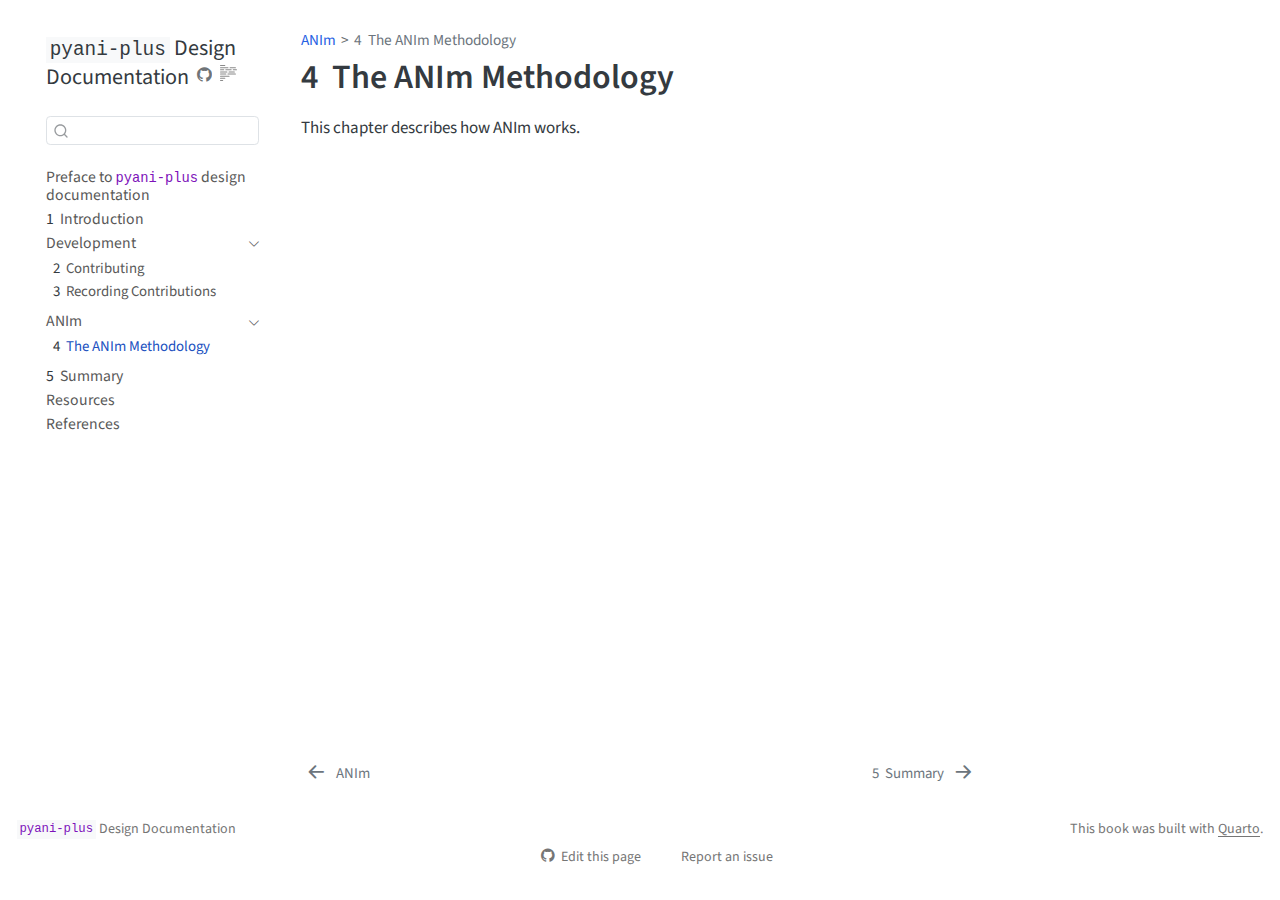
==== anim-method.html @ c9faed56 "Built site for gh-pages" ====
<!DOCTYPE html>
<html xmlns="http://www.w3.org/1999/xhtml" lang="en" xml:lang="en"><head>

<meta charset="utf-8">
<meta name="generator" content="quarto-1.4.550">

<meta name="viewport" content="width=device-width, initial-scale=1.0, user-scalable=yes">

<meta name="author" content="Leighton Pritchard">

<title>pyani-plus Design Documentation - 4&nbsp; The ANIm Methodology</title>
<style>
code{white-space: pre-wrap;}
span.smallcaps{font-variant: small-caps;}
div.columns{display: flex; gap: min(4vw, 1.5em);}
div.column{flex: auto; overflow-x: auto;}
div.hanging-indent{margin-left: 1.5em; text-indent: -1.5em;}
ul.task-list{list-style: none;}
ul.task-list li input[type="checkbox"] {
  width: 0.8em;
  margin: 0 0.8em 0.2em -1em; /* quarto-specific, see https://github.com/quarto-dev/quarto-cli/issues/4556 */ 
  vertical-align: middle;
}
</style>


<script src="site_libs/quarto-nav/quarto-nav.js"></script>
<script src="site_libs/quarto-nav/headroom.min.js"></script>
<script src="site_libs/clipboard/clipboard.min.js"></script>
<script src="site_libs/quarto-search/autocomplete.umd.js"></script>
<script src="site_libs/quarto-search/fuse.min.js"></script>
<script src="site_libs/quarto-search/quarto-search.js"></script>
<meta name="quarto:offset" content="./">
<link href="./summary.html" rel="next">
<link href="./part-anim.html" rel="prev">
<link href="./icon_32.png" rel="icon" type="image/png">
<script src="site_libs/quarto-html/quarto.js"></script>
<script src="site_libs/quarto-html/popper.min.js"></script>
<script src="site_libs/quarto-html/tippy.umd.min.js"></script>
<script src="site_libs/quarto-html/anchor.min.js"></script>
<link href="site_libs/quarto-html/tippy.css" rel="stylesheet">
<link href="site_libs/quarto-html/quarto-syntax-highlighting.css" rel="stylesheet" id="quarto-text-highlighting-styles">
<script src="site_libs/bootstrap/bootstrap.min.js"></script>
<link href="site_libs/bootstrap/bootstrap-icons.css" rel="stylesheet">
<link href="site_libs/bootstrap/bootstrap.min.css" rel="stylesheet" id="quarto-bootstrap" data-mode="light">
<script id="quarto-search-options" type="application/json">{
  "location": "sidebar",
  "copy-button": false,
  "collapse-after": 3,
  "panel-placement": "start",
  "type": "textbox",
  "limit": 50,
  "keyboard-shortcut": [
    "f",
    "/",
    "s"
  ],
  "show-item-context": false,
  "language": {
    "search-no-results-text": "No results",
    "search-matching-documents-text": "matching documents",
    "search-copy-link-title": "Copy link to search",
    "search-hide-matches-text": "Hide additional matches",
    "search-more-match-text": "more match in this document",
    "search-more-matches-text": "more matches in this document",
    "search-clear-button-title": "Clear",
    "search-text-placeholder": "",
    "search-detached-cancel-button-title": "Cancel",
    "search-submit-button-title": "Submit",
    "search-label": "Search"
  }
}</script>


</head>

<body class="nav-sidebar floating">

<div id="quarto-search-results"></div>
  <header id="quarto-header" class="headroom fixed-top">
  <nav class="quarto-secondary-nav">
    <div class="container-fluid d-flex">
      <button type="button" class="quarto-btn-toggle btn" data-bs-toggle="collapse" data-bs-target=".quarto-sidebar-collapse-item" aria-controls="quarto-sidebar" aria-expanded="false" aria-label="Toggle sidebar navigation" onclick="if (window.quartoToggleHeadroom) { window.quartoToggleHeadroom(); }">
        <i class="bi bi-layout-text-sidebar-reverse"></i>
      </button>
        <nav class="quarto-page-breadcrumbs" aria-label="breadcrumb"><ol class="breadcrumb"><li class="breadcrumb-item"><a href="./part-anim.html">ANIm</a></li><li class="breadcrumb-item"><a href="./anim-method.html"><span class="chapter-number">4</span>&nbsp; <span class="chapter-title">The ANIm Methodology</span></a></li></ol></nav>
        <a class="flex-grow-1" role="button" data-bs-toggle="collapse" data-bs-target=".quarto-sidebar-collapse-item" aria-controls="quarto-sidebar" aria-expanded="false" aria-label="Toggle sidebar navigation" onclick="if (window.quartoToggleHeadroom) { window.quartoToggleHeadroom(); }">      
        </a>
      <button type="button" class="btn quarto-search-button" aria-label="" onclick="window.quartoOpenSearch();">
        <i class="bi bi-search"></i>
      </button>
    </div>
  </nav>
</header>
<!-- content -->
<div id="quarto-content" class="quarto-container page-columns page-rows-contents page-layout-article">
<!-- sidebar -->
  <nav id="quarto-sidebar" class="sidebar collapse collapse-horizontal quarto-sidebar-collapse-item sidebar-navigation floating overflow-auto">
    <div class="pt-lg-2 mt-2 text-left sidebar-header">
    <div class="sidebar-title mb-0 py-0">
      <a href="./"><code>pyani-plus</code> Design Documentation</a> 
        <div class="sidebar-tools-main">
    <a href="./github.com/organizations/pyani-plus/design-documentation" title="Source Code" class="quarto-navigation-tool px-1" aria-label="Source Code"><i class="bi bi-github"></i></a>
  <a href="" class="quarto-reader-toggle quarto-navigation-tool px-1" onclick="window.quartoToggleReader(); return false;" title="Toggle reader mode">
  <div class="quarto-reader-toggle-btn">
  <i class="bi"></i>
  </div>
</a>
</div>
    </div>
      </div>
        <div class="mt-2 flex-shrink-0 align-items-center">
        <div class="sidebar-search">
        <div id="quarto-search" class="" title="Search"></div>
        </div>
        </div>
    <div class="sidebar-menu-container"> 
    <ul class="list-unstyled mt-1">
        <li class="sidebar-item">
  <div class="sidebar-item-container"> 
  <a href="./index.html" class="sidebar-item-text sidebar-link">
 <span class="menu-text">Preface to <code>pyani-plus</code> design documentation</span></a>
  </div>
</li>
        <li class="sidebar-item">
  <div class="sidebar-item-container"> 
  <a href="./intro.html" class="sidebar-item-text sidebar-link">
 <span class="menu-text"><span class="chapter-number">1</span>&nbsp; <span class="chapter-title">Introduction</span></span></a>
  </div>
</li>
        <li class="sidebar-item sidebar-item-section">
      <div class="sidebar-item-container"> 
            <a href="./part-dev.html" class="sidebar-item-text sidebar-link">
 <span class="menu-text">Development</span></a>
          <a class="sidebar-item-toggle text-start" data-bs-toggle="collapse" data-bs-target="#quarto-sidebar-section-1" aria-expanded="true" aria-label="Toggle section">
            <i class="bi bi-chevron-right ms-2"></i>
          </a> 
      </div>
      <ul id="quarto-sidebar-section-1" class="collapse list-unstyled sidebar-section depth1 show">  
          <li class="sidebar-item">
  <div class="sidebar-item-container"> 
  <a href="./contributing.html" class="sidebar-item-text sidebar-link">
 <span class="menu-text"><span class="chapter-number">2</span>&nbsp; <span class="chapter-title">Contributing</span></span></a>
  </div>
</li>
          <li class="sidebar-item">
  <div class="sidebar-item-container"> 
  <a href="./recording-contributions.html" class="sidebar-item-text sidebar-link">
 <span class="menu-text"><span class="chapter-number">3</span>&nbsp; <span class="chapter-title">Recording Contributions</span></span></a>
  </div>
</li>
      </ul>
  </li>
        <li class="sidebar-item sidebar-item-section">
      <div class="sidebar-item-container"> 
            <a href="./part-anim.html" class="sidebar-item-text sidebar-link">
 <span class="menu-text">ANIm</span></a>
          <a class="sidebar-item-toggle text-start" data-bs-toggle="collapse" data-bs-target="#quarto-sidebar-section-2" aria-expanded="true" aria-label="Toggle section">
            <i class="bi bi-chevron-right ms-2"></i>
          </a> 
      </div>
      <ul id="quarto-sidebar-section-2" class="collapse list-unstyled sidebar-section depth1 show">  
          <li class="sidebar-item">
  <div class="sidebar-item-container"> 
  <a href="./anim-method.html" class="sidebar-item-text sidebar-link active">
 <span class="menu-text"><span class="chapter-number">4</span>&nbsp; <span class="chapter-title">The ANIm Methodology</span></span></a>
  </div>
</li>
      </ul>
  </li>
        <li class="sidebar-item">
  <div class="sidebar-item-container"> 
  <a href="./summary.html" class="sidebar-item-text sidebar-link">
 <span class="menu-text"><span class="chapter-number">5</span>&nbsp; <span class="chapter-title">Summary</span></span></a>
  </div>
</li>
        <li class="sidebar-item">
  <div class="sidebar-item-container"> 
  <a href="./resources.html" class="sidebar-item-text sidebar-link">
 <span class="menu-text">Resources</span></a>
  </div>
</li>
        <li class="sidebar-item">
  <div class="sidebar-item-container"> 
  <a href="./references.html" class="sidebar-item-text sidebar-link">
 <span class="menu-text">References</span></a>
  </div>
</li>
    </ul>
    </div>
</nav>
<div id="quarto-sidebar-glass" class="quarto-sidebar-collapse-item" data-bs-toggle="collapse" data-bs-target=".quarto-sidebar-collapse-item"></div>
<!-- margin-sidebar -->
    <div id="quarto-margin-sidebar" class="sidebar margin-sidebar">
        
    </div>
<!-- main -->
<main class="content" id="quarto-document-content">

<header id="title-block-header" class="quarto-title-block default"><nav class="quarto-page-breadcrumbs quarto-title-breadcrumbs d-none d-lg-block" aria-label="breadcrumb"><ol class="breadcrumb"><li class="breadcrumb-item"><a href="./part-anim.html">ANIm</a></li><li class="breadcrumb-item"><a href="./anim-method.html"><span class="chapter-number">4</span>&nbsp; <span class="chapter-title">The ANIm Methodology</span></a></li></ol></nav>
<div class="quarto-title">
<h1 class="title"><span class="chapter-number">4</span>&nbsp; <span class="chapter-title">The ANIm Methodology</span></h1>
</div>



<div class="quarto-title-meta">

    
  
    
  </div>
  


</header>


<p>This chapter describes how ANIm works.</p>



</main> <!-- /main -->
<script id="quarto-html-after-body" type="application/javascript">
window.document.addEventListener("DOMContentLoaded", function (event) {
  const toggleBodyColorMode = (bsSheetEl) => {
    const mode = bsSheetEl.getAttribute("data-mode");
    const bodyEl = window.document.querySelector("body");
    if (mode === "dark") {
      bodyEl.classList.add("quarto-dark");
      bodyEl.classList.remove("quarto-light");
    } else {
      bodyEl.classList.add("quarto-light");
      bodyEl.classList.remove("quarto-dark");
    }
  }
  const toggleBodyColorPrimary = () => {
    const bsSheetEl = window.document.querySelector("link#quarto-bootstrap");
    if (bsSheetEl) {
      toggleBodyColorMode(bsSheetEl);
    }
  }
  toggleBodyColorPrimary();  
  const icon = "";
  const anchorJS = new window.AnchorJS();
  anchorJS.options = {
    placement: 'right',
    icon: icon
  };
  anchorJS.add('.anchored');
  const isCodeAnnotation = (el) => {
    for (const clz of el.classList) {
      if (clz.startsWith('code-annotation-')) {                     
        return true;
      }
    }
    return false;
  }
  const clipboard = new window.ClipboardJS('.code-copy-button', {
    text: function(trigger) {
      const codeEl = trigger.previousElementSibling.cloneNode(true);
      for (const childEl of codeEl.children) {
        if (isCodeAnnotation(childEl)) {
          childEl.remove();
        }
      }
      return codeEl.innerText;
    }
  });
  clipboard.on('success', function(e) {
    // button target
    const button = e.trigger;
    // don't keep focus
    button.blur();
    // flash "checked"
    button.classList.add('code-copy-button-checked');
    var currentTitle = button.getAttribute("title");
    button.setAttribute("title", "Copied!");
    let tooltip;
    if (window.bootstrap) {
      button.setAttribute("data-bs-toggle", "tooltip");
      button.setAttribute("data-bs-placement", "left");
      button.setAttribute("data-bs-title", "Copied!");
      tooltip = new bootstrap.Tooltip(button, 
        { trigger: "manual", 
          customClass: "code-copy-button-tooltip",
          offset: [0, -8]});
      tooltip.show();    
    }
    setTimeout(function() {
      if (tooltip) {
        tooltip.hide();
        button.removeAttribute("data-bs-title");
        button.removeAttribute("data-bs-toggle");
        button.removeAttribute("data-bs-placement");
      }
      button.setAttribute("title", currentTitle);
      button.classList.remove('code-copy-button-checked');
    }, 1000);
    // clear code selection
    e.clearSelection();
  });
  function tippyHover(el, contentFn, onTriggerFn, onUntriggerFn) {
    const config = {
      allowHTML: true,
      maxWidth: 500,
      delay: 100,
      arrow: false,
      appendTo: function(el) {
          return el.parentElement;
      },
      interactive: true,
      interactiveBorder: 10,
      theme: 'quarto',
      placement: 'bottom-start',
    };
    if (contentFn) {
      config.content = contentFn;
    }
    if (onTriggerFn) {
      config.onTrigger = onTriggerFn;
    }
    if (onUntriggerFn) {
      config.onUntrigger = onUntriggerFn;
    }
    window.tippy(el, config); 
  }
  const noterefs = window.document.querySelectorAll('a[role="doc-noteref"]');
  for (var i=0; i<noterefs.length; i++) {
    const ref = noterefs[i];
    tippyHover(ref, function() {
      // use id or data attribute instead here
      let href = ref.getAttribute('data-footnote-href') || ref.getAttribute('href');
      try { href = new URL(href).hash; } catch {}
      const id = href.replace(/^#\/?/, "");
      const note = window.document.getElementById(id);
      return note.innerHTML;
    });
  }
  const xrefs = window.document.querySelectorAll('a.quarto-xref');
  const processXRef = (id, note) => {
    // Strip column container classes
    const stripColumnClz = (el) => {
      el.classList.remove("page-full", "page-columns");
      if (el.children) {
        for (const child of el.children) {
          stripColumnClz(child);
        }
      }
    }
    stripColumnClz(note)
    if (id === null || id.startsWith('sec-')) {
      // Special case sections, only their first couple elements
      const container = document.createElement("div");
      if (note.children && note.children.length > 2) {
        container.appendChild(note.children[0].cloneNode(true));
        for (let i = 1; i < note.children.length; i++) {
          const child = note.children[i];
          if (child.tagName === "P" && child.innerText === "") {
            continue;
          } else {
            container.appendChild(child.cloneNode(true));
            break;
          }
        }
        if (window.Quarto?.typesetMath) {
          window.Quarto.typesetMath(container);
        }
        return container.innerHTML
      } else {
        if (window.Quarto?.typesetMath) {
          window.Quarto.typesetMath(note);
        }
        return note.innerHTML;
      }
    } else {
      // Remove any anchor links if they are present
      const anchorLink = note.querySelector('a.anchorjs-link');
      if (anchorLink) {
        anchorLink.remove();
      }
      if (window.Quarto?.typesetMath) {
        window.Quarto.typesetMath(note);
      }
      // TODO in 1.5, we should make sure this works without a callout special case
      if (note.classList.contains("callout")) {
        return note.outerHTML;
      } else {
        return note.innerHTML;
      }
    }
  }
  for (var i=0; i<xrefs.length; i++) {
    const xref = xrefs[i];
    tippyHover(xref, undefined, function(instance) {
      instance.disable();
      let url = xref.getAttribute('href');
      let hash = undefined; 
      if (url.startsWith('#')) {
        hash = url;
      } else {
        try { hash = new URL(url).hash; } catch {}
      }
      if (hash) {
        const id = hash.replace(/^#\/?/, "");
        const note = window.document.getElementById(id);
        if (note !== null) {
          try {
            const html = processXRef(id, note.cloneNode(true));
            instance.setContent(html);
          } finally {
            instance.enable();
            instance.show();
          }
        } else {
          // See if we can fetch this
          fetch(url.split('#')[0])
          .then(res => res.text())
          .then(html => {
            const parser = new DOMParser();
            const htmlDoc = parser.parseFromString(html, "text/html");
            const note = htmlDoc.getElementById(id);
            if (note !== null) {
              const html = processXRef(id, note);
              instance.setContent(html);
            } 
          }).finally(() => {
            instance.enable();
            instance.show();
          });
        }
      } else {
        // See if we can fetch a full url (with no hash to target)
        // This is a special case and we should probably do some content thinning / targeting
        fetch(url)
        .then(res => res.text())
        .then(html => {
          const parser = new DOMParser();
          const htmlDoc = parser.parseFromString(html, "text/html");
          const note = htmlDoc.querySelector('main.content');
          if (note !== null) {
            // This should only happen for chapter cross references
            // (since there is no id in the URL)
            // remove the first header
            if (note.children.length > 0 && note.children[0].tagName === "HEADER") {
              note.children[0].remove();
            }
            const html = processXRef(null, note);
            instance.setContent(html);
          } 
        }).finally(() => {
          instance.enable();
          instance.show();
        });
      }
    }, function(instance) {
    });
  }
      let selectedAnnoteEl;
      const selectorForAnnotation = ( cell, annotation) => {
        let cellAttr = 'data-code-cell="' + cell + '"';
        let lineAttr = 'data-code-annotation="' +  annotation + '"';
        const selector = 'span[' + cellAttr + '][' + lineAttr + ']';
        return selector;
      }
      const selectCodeLines = (annoteEl) => {
        const doc = window.document;
        const targetCell = annoteEl.getAttribute("data-target-cell");
        const targetAnnotation = annoteEl.getAttribute("data-target-annotation");
        const annoteSpan = window.document.querySelector(selectorForAnnotation(targetCell, targetAnnotation));
        const lines = annoteSpan.getAttribute("data-code-lines").split(",");
        const lineIds = lines.map((line) => {
          return targetCell + "-" + line;
        })
        let top = null;
        let height = null;
        let parent = null;
        if (lineIds.length > 0) {
            //compute the position of the single el (top and bottom and make a div)
            const el = window.document.getElementById(lineIds[0]);
            top = el.offsetTop;
            height = el.offsetHeight;
            parent = el.parentElement.parentElement;
          if (lineIds.length > 1) {
            const lastEl = window.document.getElementById(lineIds[lineIds.length - 1]);
            const bottom = lastEl.offsetTop + lastEl.offsetHeight;
            height = bottom - top;
          }
          if (top !== null && height !== null && parent !== null) {
            // cook up a div (if necessary) and position it 
            let div = window.document.getElementById("code-annotation-line-highlight");
            if (div === null) {
              div = window.document.createElement("div");
              div.setAttribute("id", "code-annotation-line-highlight");
              div.style.position = 'absolute';
              parent.appendChild(div);
            }
            div.style.top = top - 2 + "px";
            div.style.height = height + 4 + "px";
            div.style.left = 0;
            let gutterDiv = window.document.getElementById("code-annotation-line-highlight-gutter");
            if (gutterDiv === null) {
              gutterDiv = window.document.createElement("div");
              gutterDiv.setAttribute("id", "code-annotation-line-highlight-gutter");
              gutterDiv.style.position = 'absolute';
              const codeCell = window.document.getElementById(targetCell);
              const gutter = codeCell.querySelector('.code-annotation-gutter');
              gutter.appendChild(gutterDiv);
            }
            gutterDiv.style.top = top - 2 + "px";
            gutterDiv.style.height = height + 4 + "px";
          }
          selectedAnnoteEl = annoteEl;
        }
      };
      const unselectCodeLines = () => {
        const elementsIds = ["code-annotation-line-highlight", "code-annotation-line-highlight-gutter"];
        elementsIds.forEach((elId) => {
          const div = window.document.getElementById(elId);
          if (div) {
            div.remove();
          }
        });
        selectedAnnoteEl = undefined;
      };
        // Handle positioning of the toggle
    window.addEventListener(
      "resize",
      throttle(() => {
        elRect = undefined;
        if (selectedAnnoteEl) {
          selectCodeLines(selectedAnnoteEl);
        }
      }, 10)
    );
    function throttle(fn, ms) {
    let throttle = false;
    let timer;
      return (...args) => {
        if(!throttle) { // first call gets through
            fn.apply(this, args);
            throttle = true;
        } else { // all the others get throttled
            if(timer) clearTimeout(timer); // cancel #2
            timer = setTimeout(() => {
              fn.apply(this, args);
              timer = throttle = false;
            }, ms);
        }
      };
    }
      // Attach click handler to the DT
      const annoteDls = window.document.querySelectorAll('dt[data-target-cell]');
      for (const annoteDlNode of annoteDls) {
        annoteDlNode.addEventListener('click', (event) => {
          const clickedEl = event.target;
          if (clickedEl !== selectedAnnoteEl) {
            unselectCodeLines();
            const activeEl = window.document.querySelector('dt[data-target-cell].code-annotation-active');
            if (activeEl) {
              activeEl.classList.remove('code-annotation-active');
            }
            selectCodeLines(clickedEl);
            clickedEl.classList.add('code-annotation-active');
          } else {
            // Unselect the line
            unselectCodeLines();
            clickedEl.classList.remove('code-annotation-active');
          }
        });
      }
  const findCites = (el) => {
    const parentEl = el.parentElement;
    if (parentEl) {
      const cites = parentEl.dataset.cites;
      if (cites) {
        return {
          el,
          cites: cites.split(' ')
        };
      } else {
        return findCites(el.parentElement)
      }
    } else {
      return undefined;
    }
  };
  var bibliorefs = window.document.querySelectorAll('a[role="doc-biblioref"]');
  for (var i=0; i<bibliorefs.length; i++) {
    const ref = bibliorefs[i];
    const citeInfo = findCites(ref);
    if (citeInfo) {
      tippyHover(citeInfo.el, function() {
        var popup = window.document.createElement('div');
        citeInfo.cites.forEach(function(cite) {
          var citeDiv = window.document.createElement('div');
          citeDiv.classList.add('hanging-indent');
          citeDiv.classList.add('csl-entry');
          var biblioDiv = window.document.getElementById('ref-' + cite);
          if (biblioDiv) {
            citeDiv.innerHTML = biblioDiv.innerHTML;
          }
          popup.appendChild(citeDiv);
        });
        return popup.innerHTML;
      });
    }
  }
});
</script>
<nav class="page-navigation">
  <div class="nav-page nav-page-previous">
      <a href="./part-anim.html" class="pagination-link" aria-label="ANIm">
        <i class="bi bi-arrow-left-short"></i> <span class="nav-page-text">ANIm</span>
      </a>          
  </div>
  <div class="nav-page nav-page-next">
      <a href="./summary.html" class="pagination-link" aria-label="Summary">
        <span class="nav-page-text"><span class="chapter-number">5</span>&nbsp; <span class="chapter-title">Summary</span></span> <i class="bi bi-arrow-right-short"></i>
      </a>
  </div>
</nav>
</div> <!-- /content -->
<footer class="footer">
  <div class="nav-footer">
    <div class="nav-footer-left">
<p><code>pyani-plus</code> Design Documentation</p>
</div>   
    <div class="nav-footer-center">
      &nbsp;
    <div class="toc-actions"><ul><li><a href="github.com/organizations/pyani-plus/design-documentation/edit/main/anim-method.qmd" class="toc-action"><i class="bi bi-github"></i>Edit this page</a></li><li><a href="github.com/organizations/pyani-plus/design-documentation/issues/new" class="toc-action"><i class="bi empty"></i>Report an issue</a></li></ul></div></div>
    <div class="nav-footer-right">
<p>This book was built with <a href="https://quarto.org/">Quarto</a>.</p>
</div>
  </div>
</footer>




</body></html>
---- site_libs/quarto-html/tippy.css ----
.tippy-box[data-animation=fade][data-state=hidden]{opacity:0}[data-tippy-root]{max-width:calc(100vw - 10px)}.tippy-box{position:relative;background-color:#333;color:#fff;border-radius:4px;font-size:14px;line-height:1.4;white-space:normal;outline:0;transition-property:transform,visibility,opacity}.tippy-box[data-placement^=top]>.tippy-arrow{bottom:0}.tippy-box[data-placement^=top]>.tippy-arrow:before{bottom:-7px;left:0;border-width:8px 8px 0;border-top-color:initial;transform-origin:center top}.tippy-box[data-placement^=bottom]>.tippy-arrow{top:0}.tippy-box[data-placement^=bottom]>.tippy-arrow:before{top:-7px;left:0;border-width:0 8px 8px;border-bottom-color:initial;transform-origin:center bottom}.tippy-box[data-placement^=left]>.tippy-arrow{right:0}.tippy-box[data-placement^=left]>.tippy-arrow:before{border-width:8px 0 8px 8px;border-left-color:initial;right:-7px;transform-origin:center left}.tippy-box[data-placement^=right]>.tippy-arrow{left:0}.tippy-box[data-placement^=right]>.tippy-arrow:before{left:-7px;border-width:8px 8px 8px 0;border-right-color:initial;transform-origin:center right}.tippy-box[data-inertia][data-state=visible]{transition-timing-function:cubic-bezier(.54,1.5,.38,1.11)}.tippy-arrow{width:16px;height:16px;color:#333}.tippy-arrow:before{content:"";position:absolute;border-color:transparent;border-style:solid}.tippy-content{position:relative;padding:5px 9px;z-index:1}
---- site_libs/quarto-html/quarto-syntax-highlighting.css ----
/* quarto syntax highlight colors */
:root {
  --quarto-hl-ot-color: #003B4F;
  --quarto-hl-at-color: #657422;
  --quarto-hl-ss-color: #20794D;
  --quarto-hl-an-color: #5E5E5E;
  --quarto-hl-fu-color: #4758AB;
  --quarto-hl-st-color: #20794D;
  --quarto-hl-cf-color: #003B4F;
  --quarto-hl-op-color: #5E5E5E;
  --quarto-hl-er-color: #AD0000;
  --quarto-hl-bn-color: #AD0000;
  --quarto-hl-al-color: #AD0000;
  --quarto-hl-va-color: #111111;
  --quarto-hl-bu-color: inherit;
  --quarto-hl-ex-color: inherit;
  --quarto-hl-pp-color: #AD0000;
  --quarto-hl-in-color: #5E5E5E;
  --quarto-hl-vs-color: #20794D;
  --quarto-hl-wa-color: #5E5E5E;
  --quarto-hl-do-color: #5E5E5E;
  --quarto-hl-im-color: #00769E;
  --quarto-hl-ch-color: #20794D;
  --quarto-hl-dt-color: #AD0000;
  --quarto-hl-fl-color: #AD0000;
  --quarto-hl-co-color: #5E5E5E;
  --quarto-hl-cv-color: #5E5E5E;
  --quarto-hl-cn-color: #8f5902;
  --quarto-hl-sc-color: #5E5E5E;
  --quarto-hl-dv-color: #AD0000;
  --quarto-hl-kw-color: #003B4F;
}

/* other quarto variables */
:root {
  --quarto-font-monospace: SFMono-Regular, Menlo, Monaco, Consolas, "Liberation Mono", "Courier New", monospace;
}

pre > code.sourceCode > span {
  color: #003B4F;
}

code span {
  color: #003B4F;
}

code.sourceCode > span {
  color: #003B4F;
}

div.sourceCode,
div.sourceCode pre.sourceCode {
  color: #003B4F;
}

code span.ot {
  color: #003B4F;
  font-style: inherit;
}

code span.at {
  color: #657422;
  font-style: inherit;
}

code span.ss {
  color: #20794D;
  font-style: inherit;
}

code span.an {
  color: #5E5E5E;
  font-style: inherit;
}

code span.fu {
  color: #4758AB;
  font-style: inherit;
}

code span.st {
  color: #20794D;
  font-style: inherit;
}

code span.cf {
  color: #003B4F;
  font-style: inherit;
}

code span.op {
  color: #5E5E5E;
  font-style: inherit;
}

code span.er {
  color: #AD0000;
  font-style: inherit;
}

code span.bn {
  color: #AD0000;
  font-style: inherit;
}

code span.al {
  color: #AD0000;
  font-style: inherit;
}

code span.va {
  color: #111111;
  font-style: inherit;
}

code span.bu {
  font-style: inherit;
}

code span.ex {
  font-style: inherit;
}

code span.pp {
  color: #AD0000;
  font-style: inherit;
}

code span.in {
  color: #5E5E5E;
  font-style: inherit;
}

code span.vs {
  color: #20794D;
  font-style: inherit;
}

code span.wa {
  color: #5E5E5E;
  font-style: italic;
}

code span.do {
  color: #5E5E5E;
  font-style: italic;
}

code span.im {
  color: #00769E;
  font-style: inherit;
}

code span.ch {
  color: #20794D;
  font-style: inherit;
}

code span.dt {
  color: #AD0000;
  font-style: inherit;
}

code span.fl {
  color: #AD0000;
  font-style: inherit;
}

code span.co {
  color: #5E5E5E;
  font-style: inherit;
}

code span.cv {
  color: #5E5E5E;
  font-style: italic;
}

code span.cn {
  color: #8f5902;
  font-style: inherit;
}

code span.sc {
  color: #5E5E5E;
  font-style: inherit;
}

code span.dv {
  color: #AD0000;
  font-style: inherit;
}

code span.kw {
  color: #003B4F;
  font-style: inherit;
}

.prevent-inlining {
  content: "</";
}

/*# sourceMappingURL=debc5d5d77c3f9108843748ff7464032.css.map */
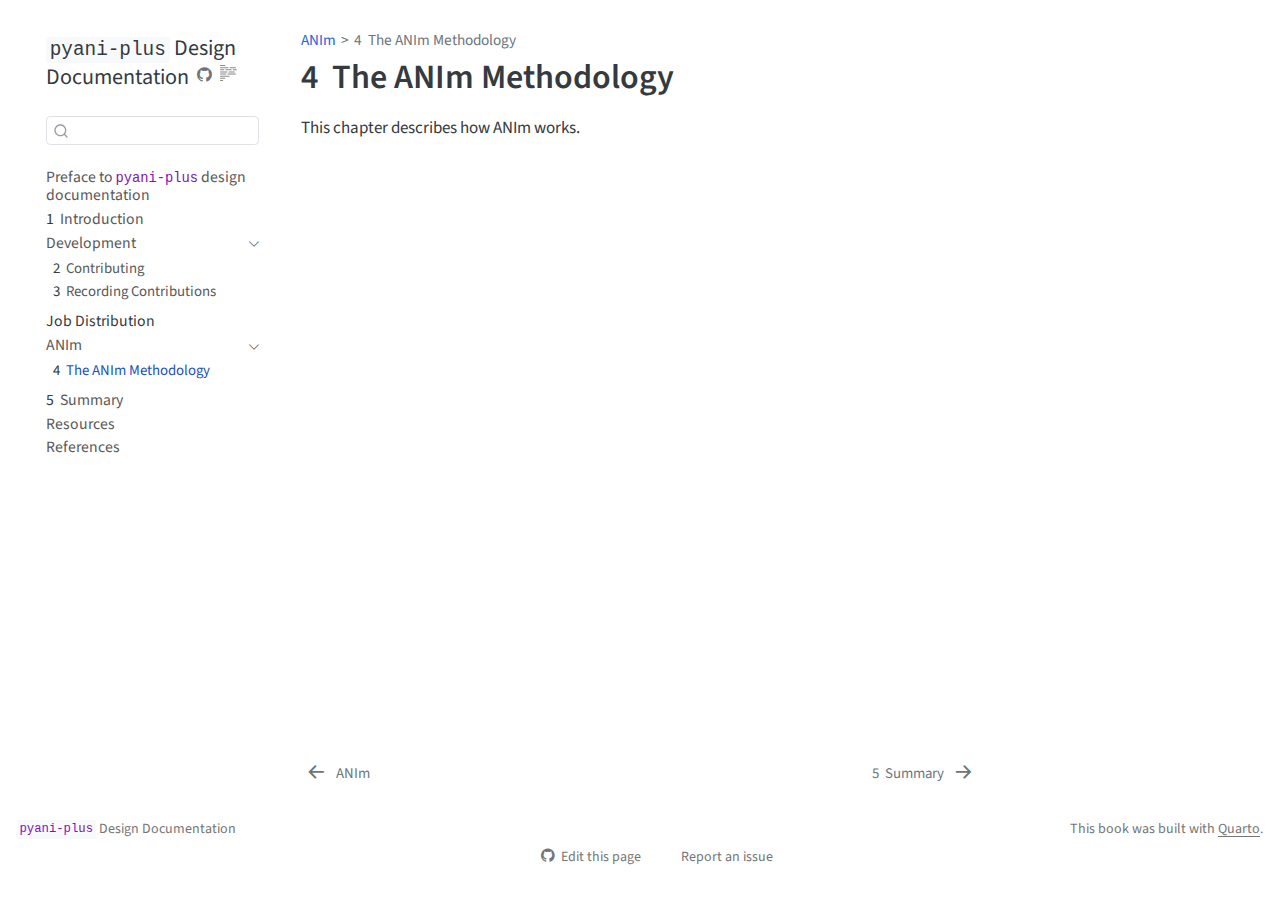
==== commit 98d4924f: "Built site for gh-pages" ====
--- a/anim-method.html
+++ b/anim-method.html
@@ -152,14 +152,18 @@
       </ul>
   </li>
         <li class="sidebar-item sidebar-item-section">
+      <span class="sidebar-item-text sidebar-link text-start">
+ <span class="menu-text">Job Distribution</span></span>
+  </li>
+        <li class="sidebar-item sidebar-item-section">
       <div class="sidebar-item-container"> 
             <a href="./part-anim.html" class="sidebar-item-text sidebar-link">
  <span class="menu-text">ANIm</span></a>
-          <a class="sidebar-item-toggle text-start" data-bs-toggle="collapse" data-bs-target="#quarto-sidebar-section-2" aria-expanded="true" aria-label="Toggle section">
+          <a class="sidebar-item-toggle text-start" data-bs-toggle="collapse" data-bs-target="#quarto-sidebar-section-3" aria-expanded="true" aria-label="Toggle section">
             <i class="bi bi-chevron-right ms-2"></i>
           </a> 
       </div>
-      <ul id="quarto-sidebar-section-2" class="collapse list-unstyled sidebar-section depth1 show">  
+      <ul id="quarto-sidebar-section-3" class="collapse list-unstyled sidebar-section depth1 show">  
           <li class="sidebar-item">
   <div class="sidebar-item-container"> 
   <a href="./anim-method.html" class="sidebar-item-text sidebar-link active">
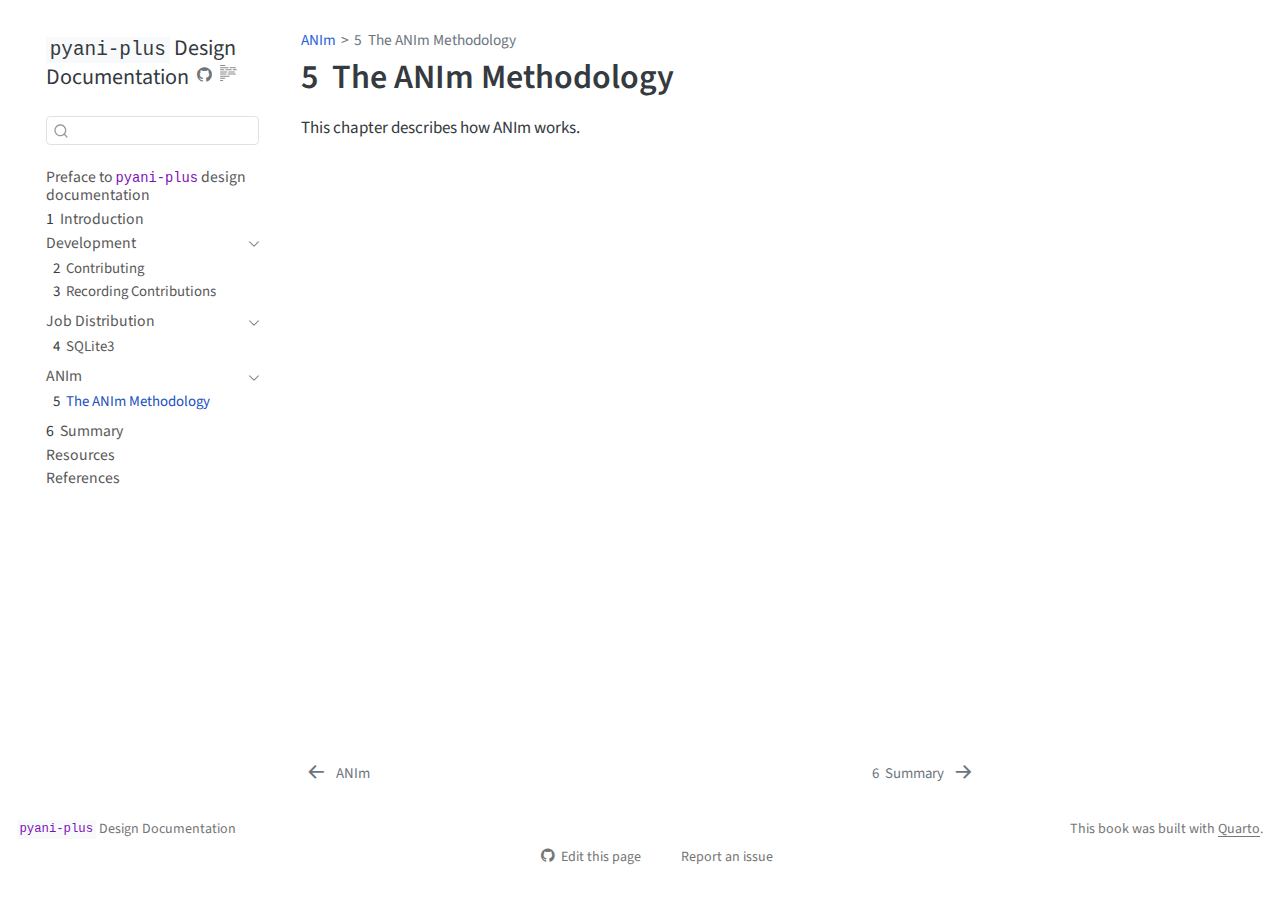
==== commit 9ab5205d: "Built site for gh-pages" ====
--- a/anim-method.html
+++ b/anim-method.html
@@ -2,13 +2,13 @@
 <html xmlns="http://www.w3.org/1999/xhtml" lang="en" xml:lang="en"><head>
 
 <meta charset="utf-8">
-<meta name="generator" content="quarto-1.4.550">
+<meta name="generator" content="quarto-1.4.551">
 
 <meta name="viewport" content="width=device-width, initial-scale=1.0, user-scalable=yes">
 
 <meta name="author" content="Leighton Pritchard">
 
-<title>pyani-plus Design Documentation - 4&nbsp; The ANIm Methodology</title>
+<title>pyani-plus Design Documentation - 5&nbsp; The ANIm Methodology</title>
 <style>
 code{white-space: pre-wrap;}
 span.smallcaps{font-variant: small-caps;}
@@ -83,7 +83,7 @@
       <button type="button" class="quarto-btn-toggle btn" data-bs-toggle="collapse" data-bs-target=".quarto-sidebar-collapse-item" aria-controls="quarto-sidebar" aria-expanded="false" aria-label="Toggle sidebar navigation" onclick="if (window.quartoToggleHeadroom) { window.quartoToggleHeadroom(); }">
         <i class="bi bi-layout-text-sidebar-reverse"></i>
       </button>
-        <nav class="quarto-page-breadcrumbs" aria-label="breadcrumb"><ol class="breadcrumb"><li class="breadcrumb-item"><a href="./part-anim.html">ANIm</a></li><li class="breadcrumb-item"><a href="./anim-method.html"><span class="chapter-number">4</span>&nbsp; <span class="chapter-title">The ANIm Methodology</span></a></li></ol></nav>
+        <nav class="quarto-page-breadcrumbs" aria-label="breadcrumb"><ol class="breadcrumb"><li class="breadcrumb-item"><a href="./part-anim.html">ANIm</a></li><li class="breadcrumb-item"><a href="./anim-method.html"><span class="chapter-number">5</span>&nbsp; <span class="chapter-title">The ANIm Methodology</span></a></li></ol></nav>
         <a class="flex-grow-1" role="button" data-bs-toggle="collapse" data-bs-target=".quarto-sidebar-collapse-item" aria-controls="quarto-sidebar" aria-expanded="false" aria-label="Toggle sidebar navigation" onclick="if (window.quartoToggleHeadroom) { window.quartoToggleHeadroom(); }">      
         </a>
       <button type="button" class="btn quarto-search-button" aria-label="" onclick="window.quartoOpenSearch();">
@@ -152,8 +152,21 @@
       </ul>
   </li>
         <li class="sidebar-item sidebar-item-section">
-      <span class="sidebar-item-text sidebar-link text-start">
- <span class="menu-text">Job Distribution</span></span>
+      <div class="sidebar-item-container"> 
+            <a href="./part-jobs.html" class="sidebar-item-text sidebar-link">
+ <span class="menu-text">Job Distribution</span></a>
+          <a class="sidebar-item-toggle text-start" data-bs-toggle="collapse" data-bs-target="#quarto-sidebar-section-2" aria-expanded="true" aria-label="Toggle section">
+            <i class="bi bi-chevron-right ms-2"></i>
+          </a> 
+      </div>
+      <ul id="quarto-sidebar-section-2" class="collapse list-unstyled sidebar-section depth1 show">  
+          <li class="sidebar-item">
+  <div class="sidebar-item-container"> 
+  <a href="./sqlite.html" class="sidebar-item-text sidebar-link">
+ <span class="menu-text"><span class="chapter-number">4</span>&nbsp; <span class="chapter-title">SQLite3</span></span></a>
+  </div>
+</li>
+      </ul>
   </li>
         <li class="sidebar-item sidebar-item-section">
       <div class="sidebar-item-container"> 
@@ -167,7 +180,7 @@
           <li class="sidebar-item">
   <div class="sidebar-item-container"> 
   <a href="./anim-method.html" class="sidebar-item-text sidebar-link active">
- <span class="menu-text"><span class="chapter-number">4</span>&nbsp; <span class="chapter-title">The ANIm Methodology</span></span></a>
+ <span class="menu-text"><span class="chapter-number">5</span>&nbsp; <span class="chapter-title">The ANIm Methodology</span></span></a>
   </div>
 </li>
       </ul>
@@ -175,7 +188,7 @@
         <li class="sidebar-item">
   <div class="sidebar-item-container"> 
   <a href="./summary.html" class="sidebar-item-text sidebar-link">
- <span class="menu-text"><span class="chapter-number">5</span>&nbsp; <span class="chapter-title">Summary</span></span></a>
+ <span class="menu-text"><span class="chapter-number">6</span>&nbsp; <span class="chapter-title">Summary</span></span></a>
   </div>
 </li>
         <li class="sidebar-item">
@@ -201,9 +214,9 @@
 <!-- main -->
 <main class="content" id="quarto-document-content">
 
-<header id="title-block-header" class="quarto-title-block default"><nav class="quarto-page-breadcrumbs quarto-title-breadcrumbs d-none d-lg-block" aria-label="breadcrumb"><ol class="breadcrumb"><li class="breadcrumb-item"><a href="./part-anim.html">ANIm</a></li><li class="breadcrumb-item"><a href="./anim-method.html"><span class="chapter-number">4</span>&nbsp; <span class="chapter-title">The ANIm Methodology</span></a></li></ol></nav>
+<header id="title-block-header" class="quarto-title-block default"><nav class="quarto-page-breadcrumbs quarto-title-breadcrumbs d-none d-lg-block" aria-label="breadcrumb"><ol class="breadcrumb"><li class="breadcrumb-item"><a href="./part-anim.html">ANIm</a></li><li class="breadcrumb-item"><a href="./anim-method.html"><span class="chapter-number">5</span>&nbsp; <span class="chapter-title">The ANIm Methodology</span></a></li></ol></nav>
 <div class="quarto-title">
-<h1 class="title"><span class="chapter-number">4</span>&nbsp; <span class="chapter-title">The ANIm Methodology</span></h1>
+<h1 class="title"><span class="chapter-number">5</span>&nbsp; <span class="chapter-title">The ANIm Methodology</span></h1>
 </div>
 
 
@@ -304,6 +317,24 @@
     // clear code selection
     e.clearSelection();
   });
+    var localhostRegex = new RegExp(/^(?:http|https):\/\/localhost\:?[0-9]*\//);
+    var mailtoRegex = new RegExp(/^mailto:/);
+      var filterRegex = new RegExp('/' + window.location.host + '/');
+    var isInternal = (href) => {
+        return filterRegex.test(href) || localhostRegex.test(href) || mailtoRegex.test(href);
+    }
+    // Inspect non-navigation links and adorn them if external
+ 	var links = window.document.querySelectorAll('a[href]:not(.nav-link):not(.navbar-brand):not(.toc-action):not(.sidebar-link):not(.sidebar-item-toggle):not(.pagination-link):not(.no-external):not([aria-hidden]):not(.dropdown-item):not(.quarto-navigation-tool)');
+    for (var i=0; i<links.length; i++) {
+      const link = links[i];
+      if (!isInternal(link.href)) {
+        // undo the damage that might have been done by quarto-nav.js in the case of
+        // links that we want to consider external
+        if (link.dataset.originalHref !== undefined) {
+          link.href = link.dataset.originalHref;
+        }
+      }
+    }
   function tippyHover(el, contentFn, onTriggerFn, onUntriggerFn) {
     const config = {
       allowHTML: true,
@@ -338,7 +369,11 @@
       try { href = new URL(href).hash; } catch {}
       const id = href.replace(/^#\/?/, "");
       const note = window.document.getElementById(id);
-      return note.innerHTML;
+      if (note) {
+        return note.innerHTML;
+      } else {
+        return "";
+      }
     });
   }
   const xrefs = window.document.querySelectorAll('a.quarto-xref');
@@ -620,7 +655,7 @@
   </div>
   <div class="nav-page nav-page-next">
       <a href="./summary.html" class="pagination-link" aria-label="Summary">
-        <span class="nav-page-text"><span class="chapter-number">5</span>&nbsp; <span class="chapter-title">Summary</span></span> <i class="bi bi-arrow-right-short"></i>
+        <span class="nav-page-text"><span class="chapter-number">6</span>&nbsp; <span class="chapter-title">Summary</span></span> <i class="bi bi-arrow-right-short"></i>
       </a>
   </div>
 </nav>
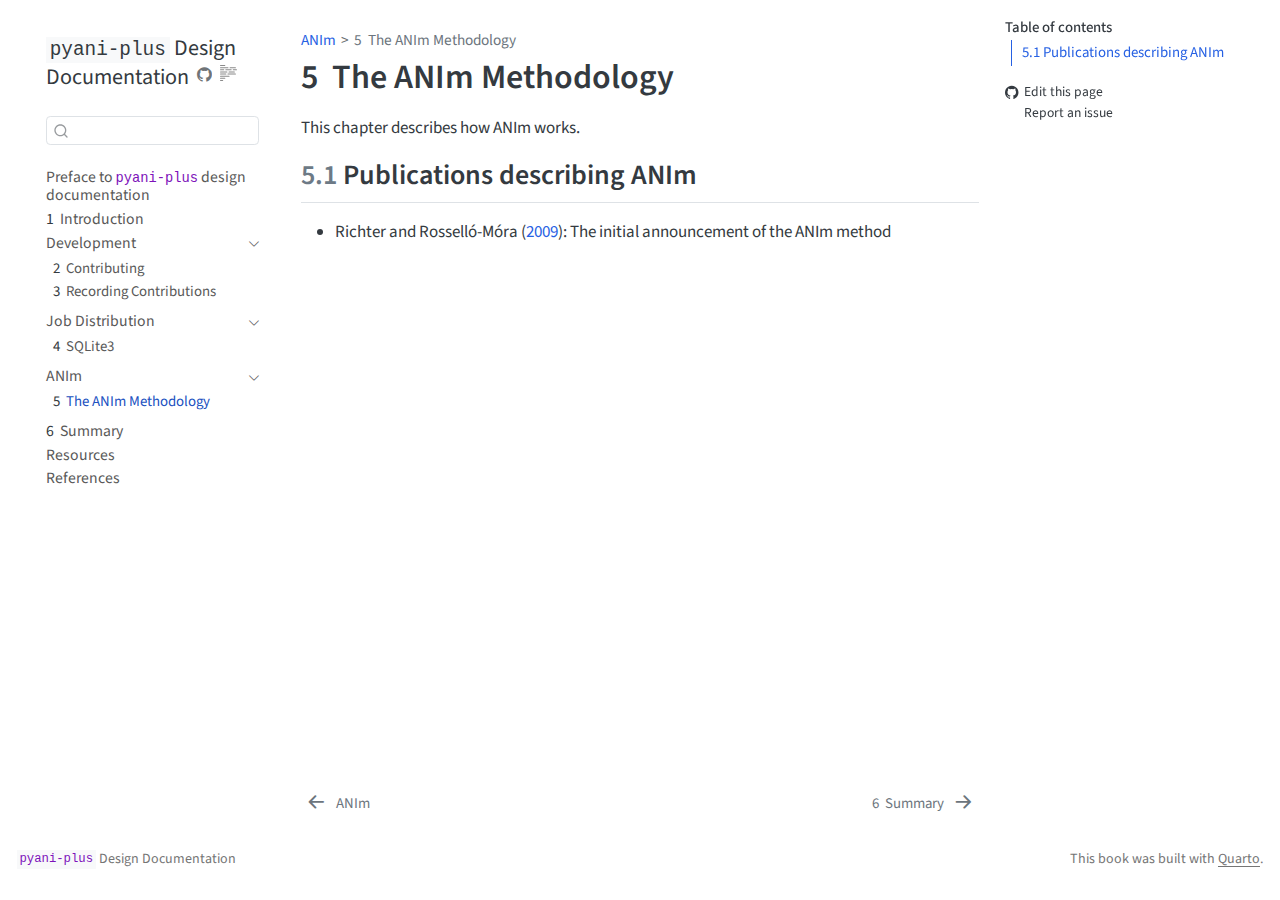
==== commit f3863ad3: "Built site for gh-pages" ====
--- a/anim-method.html
+++ b/anim-method.html
@@ -21,7 +21,27 @@
   margin: 0 0.8em 0.2em -1em; /* quarto-specific, see https://github.com/quarto-dev/quarto-cli/issues/4556 */ 
   vertical-align: middle;
 }
-</style>
+/* CSS for citations */
+div.csl-bib-body { }
+div.csl-entry {
+  clear: both;
+  margin-bottom: 0em;
+}
+.hanging-indent div.csl-entry {
+  margin-left:2em;
+  text-indent:-2em;
+}
+div.csl-left-margin {
+  min-width:2em;
+  float:left;
+}
+div.csl-right-inline {
+  margin-left:2em;
+  padding-left:1em;
+}
+div.csl-indent {
+  margin-left: 2em;
+}</style>
 
 
 <script src="site_libs/quarto-nav/quarto-nav.js"></script>
@@ -209,7 +229,13 @@
 <div id="quarto-sidebar-glass" class="quarto-sidebar-collapse-item" data-bs-toggle="collapse" data-bs-target=".quarto-sidebar-collapse-item"></div>
 <!-- margin-sidebar -->
     <div id="quarto-margin-sidebar" class="sidebar margin-sidebar">
-        
+        <nav id="TOC" role="doc-toc" class="toc-active">
+    <h2 id="toc-title">Table of contents</h2>
+   
+  <ul>
+  <li><a href="#publications-describing-anim" id="toc-publications-describing-anim" class="nav-link active" data-scroll-target="#publications-describing-anim"><span class="header-section-number">5.1</span> Publications describing ANIm</a></li>
+  </ul>
+<div class="toc-actions"><ul><li><a href="github.com/organizations/pyani-plus/design-documentation/edit/main/anim-method.qmd" class="toc-action"><i class="bi bi-github"></i>Edit this page</a></li><li><a href="github.com/organizations/pyani-plus/design-documentation/issues/new" class="toc-action"><i class="bi empty"></i>Report an issue</a></li></ul></div></nav>
     </div>
 <!-- main -->
 <main class="content" id="quarto-document-content">
@@ -234,8 +260,19 @@
 
 
 <p>This chapter describes how ANIm works.</p>
-
-
+<section id="publications-describing-anim" class="level2" data-number="5.1">
+<h2 data-number="5.1" class="anchored" data-anchor-id="publications-describing-anim"><span class="header-section-number">5.1</span> Publications describing ANIm</h2>
+<ul>
+<li><span class="citation" data-cites="Richter2009-qn">Richter and Rosselló-Móra (<a href="references.html#ref-Richter2009-qn" role="doc-biblioref">2009</a>)</span>: The initial announcement of the ANIm method</li>
+</ul>
+
+
+<div id="refs" class="references csl-bib-body hanging-indent" data-entry-spacing="0" role="list" style="display: none">
+<div id="ref-Richter2009-qn" class="csl-entry" role="listitem">
+Richter, Michael, and Ramon Rosselló-Móra. 2009. <span>“Shifting the Genomic Gold Standard for the Prokaryotic Species Definition.”</span> <em>Proc. Natl. Acad. Sci. U. S. A.</em> 106 (45): 19126–31.
+</div>
+</div>
+</section>
 
 </main> <!-- /main -->
 <script id="quarto-html-after-body" type="application/javascript">
@@ -667,7 +704,7 @@
 </div>   
     <div class="nav-footer-center">
       &nbsp;
-    <div class="toc-actions"><ul><li><a href="github.com/organizations/pyani-plus/design-documentation/edit/main/anim-method.qmd" class="toc-action"><i class="bi bi-github"></i>Edit this page</a></li><li><a href="github.com/organizations/pyani-plus/design-documentation/issues/new" class="toc-action"><i class="bi empty"></i>Report an issue</a></li></ul></div></div>
+    <div class="toc-actions d-sm-block d-md-none"><ul><li><a href="github.com/organizations/pyani-plus/design-documentation/edit/main/anim-method.qmd" class="toc-action"><i class="bi bi-github"></i>Edit this page</a></li><li><a href="github.com/organizations/pyani-plus/design-documentation/issues/new" class="toc-action"><i class="bi empty"></i>Report an issue</a></li></ul></div></div>
     <div class="nav-footer-right">
 <p>This book was built with <a href="https://quarto.org/">Quarto</a>.</p>
 </div>
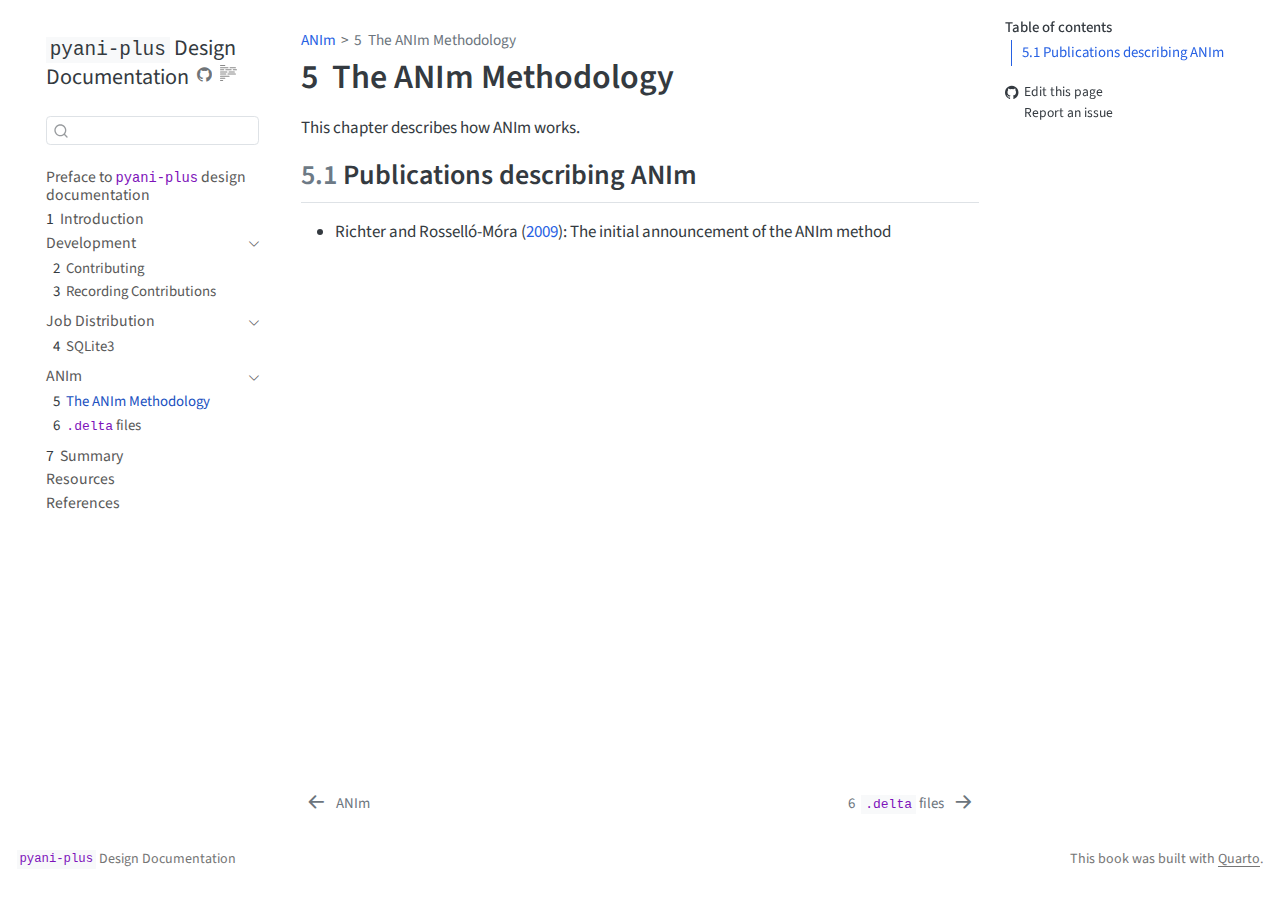
==== commit 9a660b43: "Built site for gh-pages" ====
--- a/anim-method.html
+++ b/anim-method.html
@@ -51,7 +51,7 @@
 <script src="site_libs/quarto-search/fuse.min.js"></script>
 <script src="site_libs/quarto-search/quarto-search.js"></script>
 <meta name="quarto:offset" content="./">
-<link href="./summary.html" rel="next">
+<link href="./deltafiles.html" rel="next">
 <link href="./part-anim.html" rel="prev">
 <link href="./icon_32.png" rel="icon" type="image/png">
 <script src="site_libs/quarto-html/quarto.js"></script>
@@ -203,12 +203,18 @@
  <span class="menu-text"><span class="chapter-number">5</span>&nbsp; <span class="chapter-title">The ANIm Methodology</span></span></a>
   </div>
 </li>
+          <li class="sidebar-item">
+  <div class="sidebar-item-container"> 
+  <a href="./deltafiles.html" class="sidebar-item-text sidebar-link">
+ <span class="menu-text"><span class="chapter-number">6</span>&nbsp; <span class="chapter-title"><code>.delta</code> files</span></span></a>
+  </div>
+</li>
       </ul>
   </li>
         <li class="sidebar-item">
   <div class="sidebar-item-container"> 
   <a href="./summary.html" class="sidebar-item-text sidebar-link">
- <span class="menu-text"><span class="chapter-number">6</span>&nbsp; <span class="chapter-title">Summary</span></span></a>
+ <span class="menu-text"><span class="chapter-number">7</span>&nbsp; <span class="chapter-title">Summary</span></span></a>
   </div>
 </li>
         <li class="sidebar-item">
@@ -691,8 +697,8 @@
       </a>          
   </div>
   <div class="nav-page nav-page-next">
-      <a href="./summary.html" class="pagination-link" aria-label="Summary">
-        <span class="nav-page-text"><span class="chapter-number">6</span>&nbsp; <span class="chapter-title">Summary</span></span> <i class="bi bi-arrow-right-short"></i>
+      <a href="./deltafiles.html" class="pagination-link" aria-label="`.delta` files">
+        <span class="nav-page-text"><span class="chapter-number">6</span>&nbsp; <span class="chapter-title"><code>.delta</code> files</span></span> <i class="bi bi-arrow-right-short"></i>
       </a>
   </div>
 </nav>
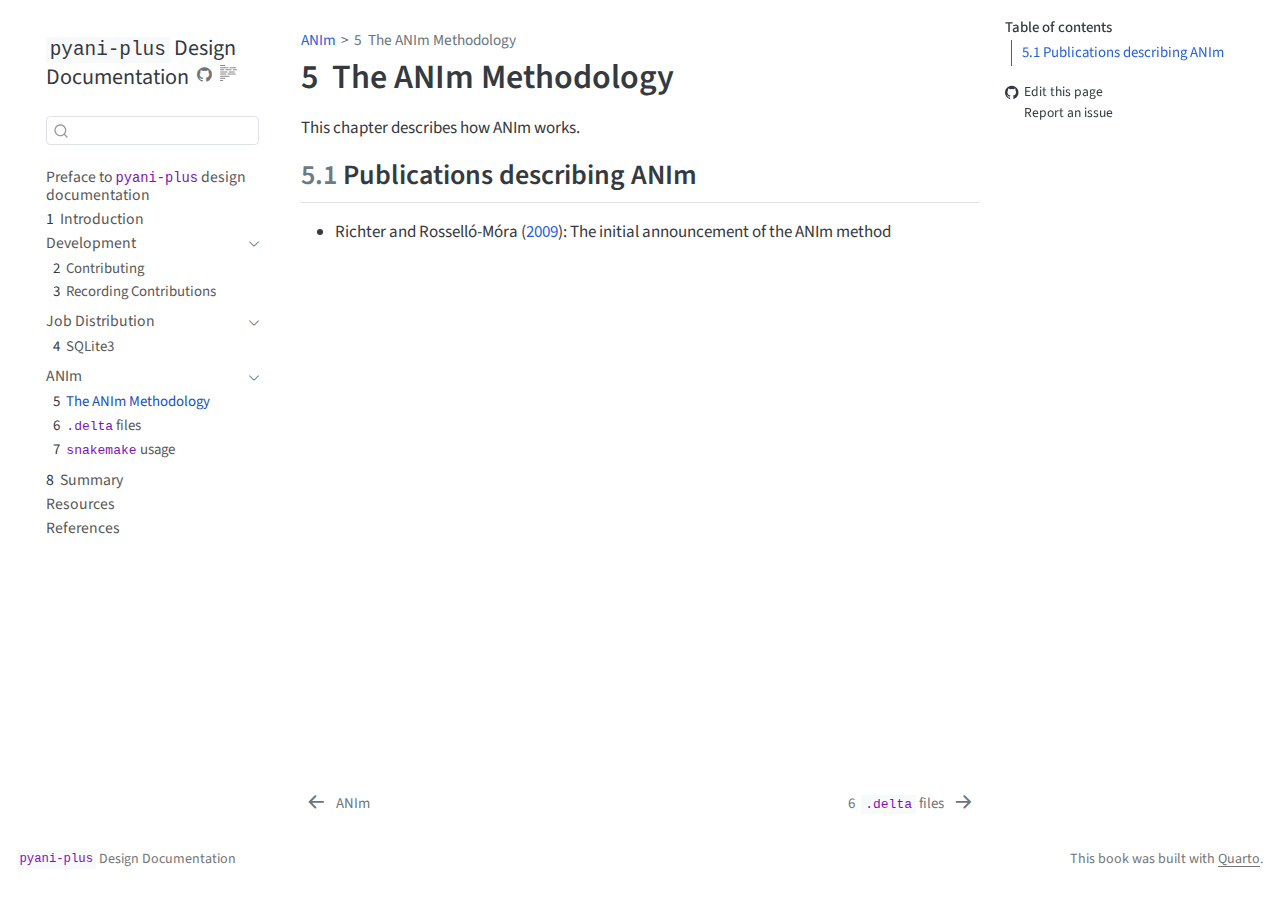
==== commit 6a5aff95: "Built site for gh-pages" ====
--- a/anim-method.html
+++ b/anim-method.html
@@ -2,7 +2,7 @@
 <html xmlns="http://www.w3.org/1999/xhtml" lang="en" xml:lang="en"><head>
 
 <meta charset="utf-8">
-<meta name="generator" content="quarto-1.4.551">
+<meta name="generator" content="quarto-1.4.553">
 
 <meta name="viewport" content="width=device-width, initial-scale=1.0, user-scalable=yes">
 
@@ -209,12 +209,18 @@
  <span class="menu-text"><span class="chapter-number">6</span>&nbsp; <span class="chapter-title"><code>.delta</code> files</span></span></a>
   </div>
 </li>
+          <li class="sidebar-item">
+  <div class="sidebar-item-container"> 
+  <a href="./snakemake.html" class="sidebar-item-text sidebar-link">
+ <span class="menu-text"><span class="chapter-number">7</span>&nbsp; <span class="chapter-title"><code>snakemake</code> usage</span></span></a>
+  </div>
+</li>
       </ul>
   </li>
         <li class="sidebar-item">
   <div class="sidebar-item-container"> 
   <a href="./summary.html" class="sidebar-item-text sidebar-link">
- <span class="menu-text"><span class="chapter-number">7</span>&nbsp; <span class="chapter-title">Summary</span></span></a>
+ <span class="menu-text"><span class="chapter-number">8</span>&nbsp; <span class="chapter-title">Summary</span></span></a>
   </div>
 </li>
         <li class="sidebar-item">
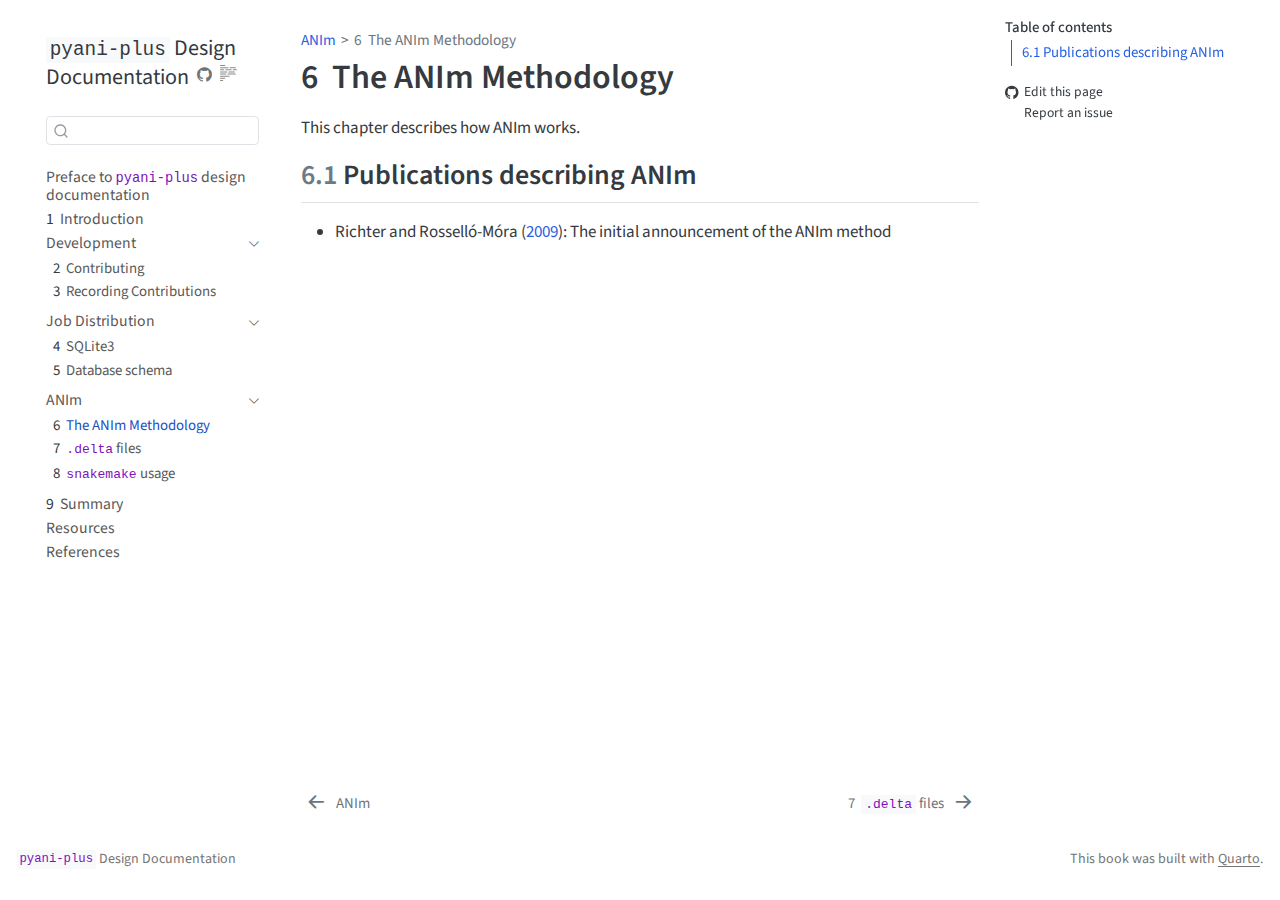
==== commit 2f8d41c8: "Built site for gh-pages" ====
--- a/anim-method.html
+++ b/anim-method.html
@@ -2,13 +2,13 @@
 <html xmlns="http://www.w3.org/1999/xhtml" lang="en" xml:lang="en"><head>
 
 <meta charset="utf-8">
-<meta name="generator" content="quarto-1.4.553">
+<meta name="generator" content="quarto-1.5.56">
 
 <meta name="viewport" content="width=device-width, initial-scale=1.0, user-scalable=yes">
 
 <meta name="author" content="Leighton Pritchard">
 
-<title>pyani-plus Design Documentation - 5&nbsp; The ANIm Methodology</title>
+<title>6&nbsp; The ANIm Methodology – `pyani-plus` Design Documentation</title>
 <style>
 code{white-space: pre-wrap;}
 span.smallcaps{font-variant: small-caps;}
@@ -100,13 +100,13 @@
   <header id="quarto-header" class="headroom fixed-top">
   <nav class="quarto-secondary-nav">
     <div class="container-fluid d-flex">
-      <button type="button" class="quarto-btn-toggle btn" data-bs-toggle="collapse" data-bs-target=".quarto-sidebar-collapse-item" aria-controls="quarto-sidebar" aria-expanded="false" aria-label="Toggle sidebar navigation" onclick="if (window.quartoToggleHeadroom) { window.quartoToggleHeadroom(); }">
+      <button type="button" class="quarto-btn-toggle btn" data-bs-toggle="collapse" role="button" data-bs-target=".quarto-sidebar-collapse-item" aria-controls="quarto-sidebar" aria-expanded="false" aria-label="Toggle sidebar navigation" onclick="if (window.quartoToggleHeadroom) { window.quartoToggleHeadroom(); }">
         <i class="bi bi-layout-text-sidebar-reverse"></i>
       </button>
-        <nav class="quarto-page-breadcrumbs" aria-label="breadcrumb"><ol class="breadcrumb"><li class="breadcrumb-item"><a href="./part-anim.html">ANIm</a></li><li class="breadcrumb-item"><a href="./anim-method.html"><span class="chapter-number">5</span>&nbsp; <span class="chapter-title">The ANIm Methodology</span></a></li></ol></nav>
-        <a class="flex-grow-1" role="button" data-bs-toggle="collapse" data-bs-target=".quarto-sidebar-collapse-item" aria-controls="quarto-sidebar" aria-expanded="false" aria-label="Toggle sidebar navigation" onclick="if (window.quartoToggleHeadroom) { window.quartoToggleHeadroom(); }">      
+        <nav class="quarto-page-breadcrumbs" aria-label="breadcrumb"><ol class="breadcrumb"><li class="breadcrumb-item"><a href="./part-anim.html">ANIm</a></li><li class="breadcrumb-item"><a href="./anim-method.html"><span class="chapter-number">6</span>&nbsp; <span class="chapter-title">The ANIm Methodology</span></a></li></ol></nav>
+        <a class="flex-grow-1" role="navigation" data-bs-toggle="collapse" data-bs-target=".quarto-sidebar-collapse-item" aria-controls="quarto-sidebar" aria-expanded="false" aria-label="Toggle sidebar navigation" onclick="if (window.quartoToggleHeadroom) { window.quartoToggleHeadroom(); }">      
         </a>
-      <button type="button" class="btn quarto-search-button" aria-label="" onclick="window.quartoOpenSearch();">
+      <button type="button" class="btn quarto-search-button" aria-label="Search" onclick="window.quartoOpenSearch();">
         <i class="bi bi-search"></i>
       </button>
     </div>
@@ -152,7 +152,7 @@
       <div class="sidebar-item-container"> 
             <a href="./part-dev.html" class="sidebar-item-text sidebar-link">
  <span class="menu-text">Development</span></a>
-          <a class="sidebar-item-toggle text-start" data-bs-toggle="collapse" data-bs-target="#quarto-sidebar-section-1" aria-expanded="true" aria-label="Toggle section">
+          <a class="sidebar-item-toggle text-start" data-bs-toggle="collapse" data-bs-target="#quarto-sidebar-section-1" role="navigation" aria-expanded="true" aria-label="Toggle section">
             <i class="bi bi-chevron-right ms-2"></i>
           </a> 
       </div>
@@ -175,7 +175,7 @@
       <div class="sidebar-item-container"> 
             <a href="./part-jobs.html" class="sidebar-item-text sidebar-link">
  <span class="menu-text">Job Distribution</span></a>
-          <a class="sidebar-item-toggle text-start" data-bs-toggle="collapse" data-bs-target="#quarto-sidebar-section-2" aria-expanded="true" aria-label="Toggle section">
+          <a class="sidebar-item-toggle text-start" data-bs-toggle="collapse" data-bs-target="#quarto-sidebar-section-2" role="navigation" aria-expanded="true" aria-label="Toggle section">
             <i class="bi bi-chevron-right ms-2"></i>
           </a> 
       </div>
@@ -184,6 +184,12 @@
   <div class="sidebar-item-container"> 
   <a href="./sqlite.html" class="sidebar-item-text sidebar-link">
  <span class="menu-text"><span class="chapter-number">4</span>&nbsp; <span class="chapter-title">SQLite3</span></span></a>
+  </div>
+</li>
+          <li class="sidebar-item">
+  <div class="sidebar-item-container"> 
+  <a href="./schema.html" class="sidebar-item-text sidebar-link">
+ <span class="menu-text"><span class="chapter-number">5</span>&nbsp; <span class="chapter-title">Database schema</span></span></a>
   </div>
 </li>
       </ul>
@@ -192,7 +198,7 @@
       <div class="sidebar-item-container"> 
             <a href="./part-anim.html" class="sidebar-item-text sidebar-link">
  <span class="menu-text">ANIm</span></a>
-          <a class="sidebar-item-toggle text-start" data-bs-toggle="collapse" data-bs-target="#quarto-sidebar-section-3" aria-expanded="true" aria-label="Toggle section">
+          <a class="sidebar-item-toggle text-start" data-bs-toggle="collapse" data-bs-target="#quarto-sidebar-section-3" role="navigation" aria-expanded="true" aria-label="Toggle section">
             <i class="bi bi-chevron-right ms-2"></i>
           </a> 
       </div>
@@ -200,19 +206,19 @@
           <li class="sidebar-item">
   <div class="sidebar-item-container"> 
   <a href="./anim-method.html" class="sidebar-item-text sidebar-link active">
- <span class="menu-text"><span class="chapter-number">5</span>&nbsp; <span class="chapter-title">The ANIm Methodology</span></span></a>
+ <span class="menu-text"><span class="chapter-number">6</span>&nbsp; <span class="chapter-title">The ANIm Methodology</span></span></a>
   </div>
 </li>
           <li class="sidebar-item">
   <div class="sidebar-item-container"> 
   <a href="./deltafiles.html" class="sidebar-item-text sidebar-link">
- <span class="menu-text"><span class="chapter-number">6</span>&nbsp; <span class="chapter-title"><code>.delta</code> files</span></span></a>
+ <span class="menu-text"><span class="chapter-number">7</span>&nbsp; <span class="chapter-title"><code>.delta</code> files</span></span></a>
   </div>
 </li>
           <li class="sidebar-item">
   <div class="sidebar-item-container"> 
   <a href="./snakemake.html" class="sidebar-item-text sidebar-link">
- <span class="menu-text"><span class="chapter-number">7</span>&nbsp; <span class="chapter-title"><code>snakemake</code> usage</span></span></a>
+ <span class="menu-text"><span class="chapter-number">8</span>&nbsp; <span class="chapter-title"><code>snakemake</code> usage</span></span></a>
   </div>
 </li>
       </ul>
@@ -220,7 +226,7 @@
         <li class="sidebar-item">
   <div class="sidebar-item-container"> 
   <a href="./summary.html" class="sidebar-item-text sidebar-link">
- <span class="menu-text"><span class="chapter-number">8</span>&nbsp; <span class="chapter-title">Summary</span></span></a>
+ <span class="menu-text"><span class="chapter-number">9</span>&nbsp; <span class="chapter-title">Summary</span></span></a>
   </div>
 </li>
         <li class="sidebar-item">
@@ -245,16 +251,16 @@
     <h2 id="toc-title">Table of contents</h2>
    
   <ul>
-  <li><a href="#publications-describing-anim" id="toc-publications-describing-anim" class="nav-link active" data-scroll-target="#publications-describing-anim"><span class="header-section-number">5.1</span> Publications describing ANIm</a></li>
+  <li><a href="#publications-describing-anim" id="toc-publications-describing-anim" class="nav-link active" data-scroll-target="#publications-describing-anim"><span class="header-section-number">6.1</span> Publications describing ANIm</a></li>
   </ul>
 <div class="toc-actions"><ul><li><a href="github.com/organizations/pyani-plus/design-documentation/edit/main/anim-method.qmd" class="toc-action"><i class="bi bi-github"></i>Edit this page</a></li><li><a href="github.com/organizations/pyani-plus/design-documentation/issues/new" class="toc-action"><i class="bi empty"></i>Report an issue</a></li></ul></div></nav>
     </div>
 <!-- main -->
 <main class="content" id="quarto-document-content">
 
-<header id="title-block-header" class="quarto-title-block default"><nav class="quarto-page-breadcrumbs quarto-title-breadcrumbs d-none d-lg-block" aria-label="breadcrumb"><ol class="breadcrumb"><li class="breadcrumb-item"><a href="./part-anim.html">ANIm</a></li><li class="breadcrumb-item"><a href="./anim-method.html"><span class="chapter-number">5</span>&nbsp; <span class="chapter-title">The ANIm Methodology</span></a></li></ol></nav>
+<header id="title-block-header" class="quarto-title-block default"><nav class="quarto-page-breadcrumbs quarto-title-breadcrumbs d-none d-lg-block" aria-label="breadcrumb"><ol class="breadcrumb"><li class="breadcrumb-item"><a href="./part-anim.html">ANIm</a></li><li class="breadcrumb-item"><a href="./anim-method.html"><span class="chapter-number">6</span>&nbsp; <span class="chapter-title">The ANIm Methodology</span></a></li></ol></nav>
 <div class="quarto-title">
-<h1 class="title"><span class="chapter-number">5</span>&nbsp; <span class="chapter-title">The ANIm Methodology</span></h1>
+<h1 class="title"><span class="chapter-number">6</span>&nbsp; <span class="chapter-title">The ANIm Methodology</span></h1>
 </div>
 
 
@@ -272,8 +278,8 @@
 
 
 <p>This chapter describes how ANIm works.</p>
-<section id="publications-describing-anim" class="level2" data-number="5.1">
-<h2 data-number="5.1" class="anchored" data-anchor-id="publications-describing-anim"><span class="header-section-number">5.1</span> Publications describing ANIm</h2>
+<section id="publications-describing-anim" class="level2" data-number="6.1">
+<h2 data-number="6.1" class="anchored" data-anchor-id="publications-describing-anim"><span class="header-section-number">6.1</span> Publications describing ANIm</h2>
 <ul>
 <li><span class="citation" data-cites="Richter2009-qn">Richter and Rosselló-Móra (<a href="references.html#ref-Richter2009-qn" role="doc-biblioref">2009</a>)</span>: The initial announcement of the ANIm method</li>
 </ul>
@@ -322,18 +328,7 @@
     }
     return false;
   }
-  const clipboard = new window.ClipboardJS('.code-copy-button', {
-    text: function(trigger) {
-      const codeEl = trigger.previousElementSibling.cloneNode(true);
-      for (const childEl of codeEl.children) {
-        if (isCodeAnnotation(childEl)) {
-          childEl.remove();
-        }
-      }
-      return codeEl.innerText;
-    }
-  });
-  clipboard.on('success', function(e) {
+  const onCopySuccess = function(e) {
     // button target
     const button = e.trigger;
     // don't keep focus
@@ -365,7 +360,29 @@
     }, 1000);
     // clear code selection
     e.clearSelection();
+  }
+  const getTextToCopy = function(trigger) {
+      const codeEl = trigger.previousElementSibling.cloneNode(true);
+      for (const childEl of codeEl.children) {
+        if (isCodeAnnotation(childEl)) {
+          childEl.remove();
+        }
+      }
+      return codeEl.innerText;
+  }
+  const clipboard = new window.ClipboardJS('.code-copy-button:not([data-in-quarto-modal])', {
+    text: getTextToCopy
   });
+  clipboard.on('success', onCopySuccess);
+  if (window.document.getElementById('quarto-embedded-source-code-modal')) {
+    // For code content inside modals, clipBoardJS needs to be initialized with a container option
+    // TODO: Check when it could be a function (https://github.com/zenorocha/clipboard.js/issues/860)
+    const clipboardModal = new window.ClipboardJS('.code-copy-button[data-in-quarto-modal]', {
+      text: getTextToCopy,
+      container: window.document.getElementById('quarto-embedded-source-code-modal')
+    });
+    clipboardModal.on('success', onCopySuccess);
+  }
     var localhostRegex = new RegExp(/^(?:http|https):\/\/localhost\:?[0-9]*\//);
     var mailtoRegex = new RegExp(/^mailto:/);
       var filterRegex = new RegExp('/' + window.location.host + '/');
@@ -373,7 +390,7 @@
         return filterRegex.test(href) || localhostRegex.test(href) || mailtoRegex.test(href);
     }
     // Inspect non-navigation links and adorn them if external
- 	var links = window.document.querySelectorAll('a[href]:not(.nav-link):not(.navbar-brand):not(.toc-action):not(.sidebar-link):not(.sidebar-item-toggle):not(.pagination-link):not(.no-external):not([aria-hidden]):not(.dropdown-item):not(.quarto-navigation-tool)');
+ 	var links = window.document.querySelectorAll('a[href]:not(.nav-link):not(.navbar-brand):not(.toc-action):not(.sidebar-link):not(.sidebar-item-toggle):not(.pagination-link):not(.no-external):not([aria-hidden]):not(.dropdown-item):not(.quarto-navigation-tool):not(.about-link)');
     for (var i=0; i<links.length; i++) {
       const link = links[i];
       if (!isInternal(link.href)) {
@@ -704,7 +721,7 @@
   </div>
   <div class="nav-page nav-page-next">
       <a href="./deltafiles.html" class="pagination-link" aria-label="`.delta` files">
-        <span class="nav-page-text"><span class="chapter-number">6</span>&nbsp; <span class="chapter-title"><code>.delta</code> files</span></span> <i class="bi bi-arrow-right-short"></i>
+        <span class="nav-page-text"><span class="chapter-number">7</span>&nbsp; <span class="chapter-title"><code>.delta</code> files</span></span> <i class="bi bi-arrow-right-short"></i>
       </a>
   </div>
 </nav>
--- a/site_libs/quarto-html/quarto-syntax-highlighting.css
+++ b/site_libs/quarto-html/quarto-syntax-highlighting.css
@@ -85,6 +85,7 @@
 
 code span.cf {
   color: #003B4F;
+  font-weight: bold;
   font-style: inherit;
 }
 
@@ -193,6 +194,7 @@
 
 code span.kw {
   color: #003B4F;
+  font-weight: bold;
   font-style: inherit;
 }
 
